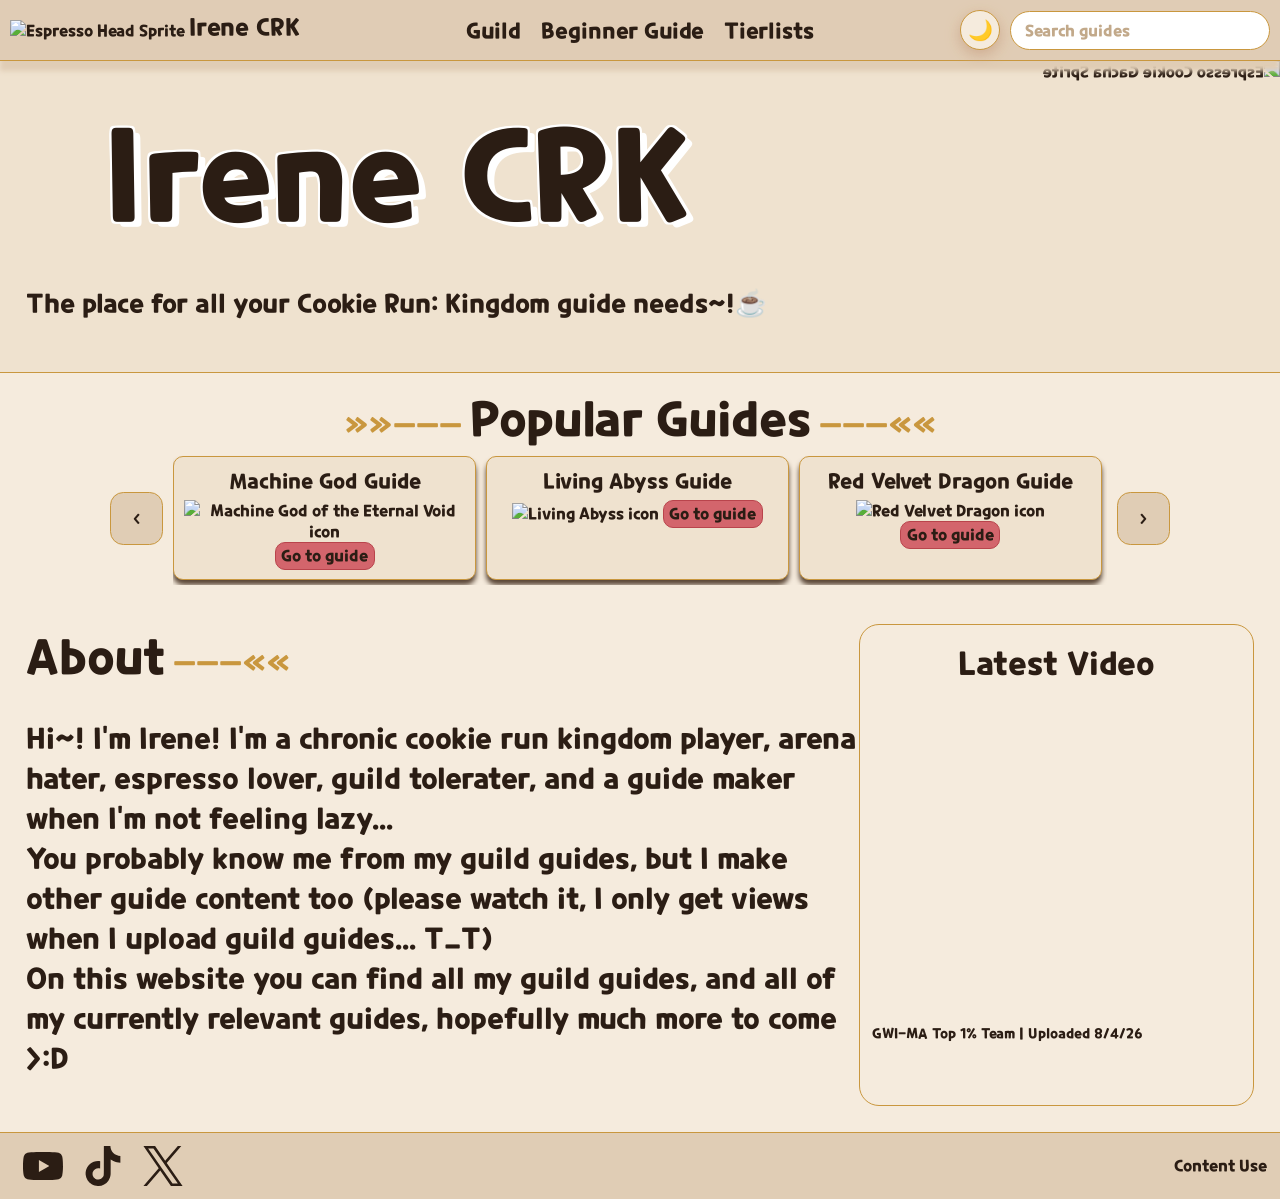
==== index.html @ 571407e5 "1.0" ====
<!-- HOME / LANDING PAGE -->
<!doctype html>
<html lang="en">

<head>
    <meta charset="UTF-8">
    <meta name="viewport" content="width=device-width, initial-scale=1.0">

    <meta name="description"
        content="Irene CRK! A website containing the best guides for Cookie Run Kingdom! Including Guild Battle, Beginner Guides, Tierlists, and more!">
    <meta name="twitter:card" content="summary_large_image">
    <meta name="twitter:site" content="@irene_crk">
    <meta name="twitter:creator" content="@irene_crk">
    <meta name="twitter:title" content="Irene CRK — Cookie Run Kingdom Guides">
    <meta name="twitter:description"
        content="Irene CRK! The best Cookie Run: Kingdom guides | guild, tierlists, and more.">
    <meta name="twitter:image" content="/assets/imgs/espresso-img.jpg">

    <meta property="og:type" content="website">
    <meta property="og:title" content="Irene CRK - Cookie Run Kingdom Guides!">
    <meta property="og:description"
        content="Irene CRK! The best Cookie Run: Kingdom guides | guild, tierlists, and more.">
    <meta property="og:image" content="/assets/imgs/espresso-img.jpg">
    <meta property="og:url" content="https://www.irenecrk.com/">
    <link rel="canonical" href="https://www.irenecrk.com/">

    <!-- imports -->
    <link rel="stylesheet" href="css/style.css">
    <link rel="shortcut icon"
        href="https://static.wikia.nocookie.net/cookierunkingdom/images/3/3c/Espresso_mc_lv3.png/revision/latest?cb=20220707162522"
        type="image/png">
    <script src="/js/navInjection.js" defer></script>
    <script src="/js/footerInjection.js" defer></script>
    <script src="/js/navCarousel.js" defer></script>

    <title>Home | Irene CRK☕</title>
</head>

<body>
    <nav class="main-nav" id="navInjection">
        <!-- injected nav bar -->
        <p>Nav is loading</p>
    </nav>
    <header class="hero">
        <!-- hero section -->
        <div class="title-container">
            <h1>Irene CRK</h1>
            <p>The place for all your Cookie Run: Kingdom guide needs~!☕</p>
        </div>
        <img src="https://static.wikia.nocookie.net/cookierunkingdom/images/a/a6/Espresso_illustration.png/revision/latest/scale-to-width-down/1000?cb=20211105095012"
            alt="Espresso Cookie Gacha Sprite" class="hero-sprite flip-image">
    </header>
    <main>
        <!-- main content -->
        <section class="popular-guides">
            <!-- carousel with popular guides -->
            <h2 class="text-deco-left text-deco-right">Popular Guides</h2>
            <div class="carousel" data-carousel-key="popular-guides">
                <button class="carousel-arrow carousel-prev">&lt;</button>
                <div class="carousel-viewport">
                    <div class="carousel-track"></div>
                </div>
                <button class="carousel-arrow carousel-next">&gt;</button>
            </div>
        </section>
        <section class="about">
            <!-- about and latest video section -->
            <div class="about-text">
                <h2 class="text-deco-right">About</h2>
                <p>
                    Hi~! I'm Irene! I'm a chronic cookie run kingdom player, arena hater, espresso lover, guild
                    tolerater, and a guide maker when I'm not feeling lazy... <br>
                    You probably know me from my guild guides, but I make other guide content too (please watch it, I
                    only get views when I upload guild guides... T_T) <br>
                    On this website you can find all my guild guides, and all of my currently relevant guides, hopefully
                    much more to come >:D
                </p>
            </div>
            <aside class="latest-video">
                <h3>Latest Video</h3>
                <div class="video-frame">
                    <iframe width="560" height="315" src="https://www.youtube.com/embed/s_OFcTXotek?si=vVxMMR-ZS4K6Tc9N"
                        title="YouTube video player" frameborder="0"
                        allow="accelerometer; autoplay; clipboard-write; encrypted-media; gyroscope; picture-in-picture; web-share"
                        referrerpolicy="strict-origin-when-cross-origin" allowfullscreen></iframe>
                </div>
                <p class="video-subtext">GWI-MA Top 1% Team | Uploaded 8/4/26</p>
            </aside>
        </section>
    </main>
    <footer id="footerInjection">
        <!--injected footer -->
        <p>Footer is loading</p>
    </footer>
</body>

</html>
---- css/style.css ----
/* all main css styles here */
@font-face {
    font-family: 'CookieRun Bold';
    src: url(/assets/CookieRun\ Bold.ttf);
}

/* colour palettes
root - light
dark - dark */

:root {
    --nav-main: #E0CDB5;
    --hero-main: #EFE2CF;
    --section-main: #F5EBDD;
    --text: #2B1D14;
    --text-outline: #ffffff;
    --hover: #d3656c;
    --hover-2: #b9444c;
    --divider: #C9973E;
    --shadow: #5A4636;
    --subtle-shadow: #ceab8f;
    --search-main: #FFFFFF;
    --drop-down-sub: #6B4423;
    --greyed-out: #C2A98A;
}

.darkmode {
    --nav-main: #241A14;
    --hero-main: #2E2119;
    --section-main: #3A2A20;
    --text: #F5E6D3;
    --text-outline: #000000;
    --hover: #CC6284;
    --hover-2: #b44065;
    --divider: #D6A85F;
    --shadow: #1A1410;
    --subtle-shadow: #110d0a;
    --search-main: #000000;
    --drop-down-sub: #C9B39A;
    --greyed-out: #8A7763;
}

html,
body {
    min-height: 100%;
}

body {
    margin: 0;
    background-color: var(--nav-main);
    color: var(--text);
    font-family: 'CookieRun Bold';
    min-height: 100vh;
    display: flex;
    flex-direction: column;
}

main {
    flex: 1;
    background-color: var(--section-main);
}

h3 {
    font-size: clamp(2em, 5vw, 8em);
    text-align: center;
    margin: 0;
    padding: 0;
}

/* navbar styles */

.main-nav {
    top: 0;
    position: sticky;
    z-index: 100;
    padding: 10px;
    display: flex;
    background-color: color-mix(in srgb, var(--nav-main) 90%, transparent);
    color: var(--text);
    box-shadow: 0 10px 5px var(--nav-main);
    border-bottom: 1px solid var(--divider);
}

.logo-img {
    height: 2em;
    vertical-align: middle;
}

.logo a {
    font-size: 1.5em;
    text-decoration: none;
    color: var(--text);
}

.logo a:hover {
    color: var(--hover);
}

.nav-links {
    display: flex;
    list-style: none;
    padding: 0;
    margin: 0;
    position: absolute;
    left: 50%;
    transform: translateX(-50%);
}

.nav-links a {
    text-decoration: none;
    color: var(--text);
    padding: 5px 10px;
    display: block;
    text-wrap: nowrap;
    font-size: 1.4em;
}

.nav-links a:hover {
    color: var(--hover);
}

.submenu {
    display: none;
    position: absolute;
    background-color: var(--nav-main);
    list-style: none;
    padding: 0;
    font-size: 0.8em;
    box-shadow: 0 10px 5px var(--nav-main);
    border: 1px solid var(--divider);
    border-top: 0;
}

.nav-links li:hover .submenu {
    display: block;
}

.nav-right {
    display: flex;
    margin-left: auto;
    gap: 10px;
}

.search-container {
    position: relative;
    display: flex;
    align-items: center;
}

.search-icon-button {
    display: none;
    background: none;
    border: none;
    font-size: 1.4em;
    cursor: pointer;
    padding: 4px 6px;
    line-height: 1;
}

.search {
    width: min(260px, 35vw);
    border: 1px solid var(--divider);
    background-color: var(--search-main);
    color: var(--text);
    border-radius: 999px;
    padding: 8px 14px;
    font-family: inherit;
    font-size: 1em;
}

.search::placeholder {
    color: var(--greyed-out);
}

.search:focus {
    outline: 2px solid var(--hover);
    outline-offset: 2px;
}

.search-results {
    display: none;
    position: absolute;
    top: calc(100% + 6px);
    right: 0;
    width: min(340px, 72vw);
    max-height: 300px;
    overflow-y: auto;
    border: 1px solid var(--divider);
    border-radius: 12px;
    background-color: var(--nav-main);
    box-shadow: 0 10px 18px rgba(0, 0, 0, 0.2);
    z-index: 25;
}

.search-results.visible {
    display: block;
}

.search-result-item {
    display: flex;
    flex-direction: column;
    gap: 4px;
    padding: 10px 12px;
    text-decoration: none;
    color: var(--text);
    border-bottom: 1px solid var(--divider);
}

.search-result-item:last-child {
    border-bottom: none;
}

.search-result-item:hover {
    background-color: var(--hero-main);
}

.search-result-title {
    font-size: 1em;
}

.search-result-meta {
    color: var(--greyed-out);
    font-size: 0.82em;
}

.search-empty {
    margin: 0;
    padding: 10px 12px;
    color: var(--greyed-out);
}

.burger {
    display: none;
    flex-direction: column;
    cursor: pointer;
}

.burger span {
    width: 25px;
    height: 2.5px;
    background: var(--text);
    margin: 3px 0;
}

.theme-button {
    position: relative;
    width: 40px;
    height: 40px;
    border-radius: 50%;
    background-color: var(--section-main);
    border: 1px solid var(--divider);
    box-shadow: var(--subtle-shadow) 0px 5px 15px;
}

.theme-button:hover {
    background-color: var(--hover);
}

.sun-icon,
.moon-icon {
    position: absolute;
    inset: 0;
    display: grid;
    place-items: center;
    font-size: 1.5em;
    cursor: pointer;
}

.sun-icon {
    display: none;
}

.darkmode .moon-icon {
    display: none;
}

.darkmode .sun-icon {
    display: grid;
}

/* hero styles */

.hero {
    display: flex;
    background-color: var(--hero-main);
    border-bottom: 1px solid var(--divider);
}

.title-container {
    display: flex;
    flex-direction: column;
    align-items: center;
    justify-content: center;
    padding: 2%;
}

.hero h1 {
    font-size: 10vw;
    color: var(--text);
    text-shadow: 7px 5px 0px var(--text-outline), 2px 2px 0 var(--text-outline), 2px -2px 0 var(--text-outline), -2px 2px 0 var(--text-outline), -2px -2px 0 var(--text-outline), 2px 0px 0 var(--text-outline), 0px 2px 0 var(--text-outline), -2px 0px 0 var(--text-outline), 0px -2px 0 var(--text-outline);
    margin: 0;
    text-align: center;
}

.hero p {
    font-size: 2vw;
    text-align: center;
}

.hero-sprite {
    width: 35%;
    height: auto;
    object-fit: contain;
    margin-left: auto;
}

/* section styles */

section {
    background-color: var(--section-main);
    margin: 0;
    padding: 0;
}

h2 {
    padding: 0;
    margin: 0;
}

/* popular guides styles */

.popular-guides {
    padding: 1%;
}

.popular-guides h2 {
    text-align: center;
    font-size: clamp(1.5rem, 5vw, 3rem);
    text-wrap: nowrap;
}

/* carousel styles */

.carousel {
    max-width: 1080px;
    display: grid;
    grid-template-columns: auto 1fr auto;
    align-items: center;
    margin: 0 auto;
}

.carousel-track {
    display: flex;
    gap: 10px;
    padding: 5px 0;
    overflow-x: auto;
    scroll-behavior: smooth;
    scrollbar-width: none;
}

.carousel-card {
    flex: 0 0 calc((100% - 25px) / 3);
    box-sizing: border-box;
    border: 1px solid var(--divider);
    background-color: var(--hero-main);
    border-radius: 10px;
    margin: 0;
    padding: 1%;
    box-shadow: 0 5px 5px var(--shadow);
    text-align: center;
}

.carousel-viewport {
    overflow: hidden;
}

.carousel-card h3 {
    margin: 0 0 5px;
    font-size: 1.3em;
}

.carousel-card img {
    width: 100%;
    height: 180px;
    object-fit: contain;
}

.carousel-button {
    display: inline-block;
    padding: 1% 2%;
    background-color: var(--hover);
    border: 1px solid var(--hover-2);
    border-radius: 10px;
    text-decoration: none;
    color: var(--text);
}

.carousel-button:hover {
    background-color: var(--hover-2);
}

.carousel-arrow {
    width: 4em;
    height: 4em;
    background-color: var(--nav-main);
    border: 1px solid var(--divider);
    border-radius: 25%;
    color: var(--text);
    font-family: 'CookieRun Bold';
    cursor: pointer;
    margin: 10px;
}

/* about section styles */

.about {
    display: flex;
    flex-direction: row;
    padding: 2%;
}

.about h2 {
    font-size: clamp(2rem, 5vw, 3rem);
    text-align: left;
}

.about p {
    font-size: clamp(1.2rem, 5vw, 1.8rem);
}

.latest-video {
    margin-left: auto;
    border: 1px solid var(--divider);
    border-radius: 20px;
    padding: 12px;
    width: min(100%, 900px);
}

.video-frame {
    width: 100%;
}

.video-frame iframe {
    width: 100%;
    aspect-ratio: 16 / 9;
}

.about .video-subtext {
    font-size: 0.9em;
}

.latest-video h3 {
    font-size: 2em;
    margin: 0;
    padding: 1%;
}

/* content use styles */

.content-disclaimer {
    background-color: var(--section-main);
    padding: 1%;
    margin: 0;
    color: var(--text);
}

.content-disclaimer h1 {
    padding: 0;
    margin: 0;
}

.content-disclaimer a {
    color: var(--hover);
    text-decoration: none;
}

.content-disclaimer a:hover {
    color: var(--hover-2);
}

/* footer styles */

footer {
    display: flex;
    background-color: var(--nav-main);
    padding: 1%;
    flex-direction: row;
    align-items: center;
    border-top: 1px solid var(--divider);
}

footer a {
    color: var(--text);
    text-decoration: none;
}

footer a svg {
    width: 2.5em;
    height: 2.5em;
    display: block;
    padding: 0 10px 0 10px;
    fill: currentColor;
}

footer a:hover {
    color: var(--hover);
    scale: calc(1.2);
}

footer a:last-child {
    margin-left: auto;
}

/* calculator styles */



/* cookie builds */
.build-container {
    margin-top: 15px;
    display: flex;
    align-items: center;
    gap: 10px;
    justify-content: center;
}

.cookies {
    display: flex;
    gap: 5px;
}

.cookies img {
    width: clamp(40px, 15vw, 200px);
}

.treasures {
    display: grid;
    grid-template-columns: repeat(2, auto);
}

.treasures img {
    width: clamp(30px, 7vw, 100px);
}

.treasures img:first-child {
    grid-column: 1 / -1;
    justify-self: center;
    margin-bottom: clamp(-25px, -1.3vw, -5px)
}

.cookie-build {
    display: grid;
    grid-template-columns: auto repeat(2, 1fr) 1fr;
    grid-template-rows: 1fr auto 0.5fr;
    align-items: center;
    padding: 2%;
}

.cookie-build h3 {
    font-size: clamp(1.5em, 6vw, 5em);
    margin: 0;
    padding: 0;
    padding-left: 1%;
    text-align: left;
    grid-area: 1 / 1 / 2 / 5;
}

.cookie-build p {
    font-size: 1.5em;
}

.cookie-build .cookie-sprite {
    grid-area: 2 / 1 / 4 / 2;
    width: 28vw;
}

.cookie-build .tart {
    margin: 0 auto;
    display: block;
    width: 80%;
    height: auto;
    position: relative;
    z-index: 0;
}

.tart-container {
    position: relative;
    grid-area: 2 / 2 / 3 / 3;
}

.topping {
    position: absolute;
    width: 25%;
    transform: translate(-50%, -50%);
    z-index: 1;
}

.topping-1 {
    left: 50%;
    top: 27%;
}

.topping-2 {
    left: 55.5%;
    top: 21%;
    transform: rotate(72deg);
}

.topping-3 {
    left: 48%;
    top: 46%;
    transform: rotate(145deg);
}

.topping-4 {
    left: 26.5%;
    top: 46%;
    transform: rotate(-145deg);
}

.topping-5 {
    left: 19%;
    top: 21%;
    transform: rotate(-72deg);
}

.cookie-build .beascuit-container {
    grid-area: 2 / 3 / 3 / 4;
    width: 100%;
    position: relative;
}

.cookie-build .beascuit {
    width: 100%;
    height: auto;
    display: block;
}

.cookie-build .beascuit-text {
    position: absolute;
    inset: 40% 18% 35% 18%;
    display: grid;
    grid-template-rows: repeat(4, 1fr);
    align-items: center;
    text-align: center;
    font-size: 1.6vw;
    text-shadow: -1px -1px 0 var(--text-outline), 1px -1px 0 var(--text-outline), -1px 1px 0 var(--text-outline), 1px 1px 0 var(--text-outline);
    line-height: 1;
}

.cookie-build .stats {
    text-align: center;
    font-size: clamp(1em, 2vw, 3em);
}

.title {
    font-size: 1.2em;
}

.cookie-build .stats-priority {
    grid-area: 3 / 2 / 4 / 5;
    font-size: clamp(1em, 2vw, 3em);
}

.cookie-build .magic-candy {
    grid-area: 3 / 4 / 4 / 5;
    display: flex;
    align-items: center;
    gap: 5px;
    text-align: left;
}

.cookie-build .magic-candy img {
    width: clamp(50px, 5vw, 100px);
    display: block;
    padding: 0 2%;
}

.cookie-build .magic-candy p {
    font-size: clamp(1em, 2vw, 3em);
    margin: 0;
}

.stats-grid {
    display: grid;
    grid-template-columns: repeat(3, 1fr);
    padding: 2%;
    gap: 5px;
}

.stats-image {
    margin: 0;
    cursor: pointer;
    overflow: hidden;
    text-align: center;
    position: relative;
}

.stats-image img {
    width: 100%;
    aspect-ratio: 16 / 9;
    object-fit: cover;
    display: block;
}

.stats-image figcaption {
    position: absolute;
    bottom: 0;
    left: 0;
    right: 0;
    padding: 1%;
    font-size: 0.9em;
    background-color: color-mix(in srgb, var(--nav-main) 80%, transparent);
}

.popup {
    display: none;
    position: fixed;
    inset: 0;
    background-color: color-mix(in srgb, var(--nav-main) 90%, transparent);
    z-index: 999;
    align-items: center;
    justify-content: center;
}

.popup.active {
    display: flex;
}

.popup figure {
    text-align: center;
    max-width: 90vw;
    max-height: 90vw;
    margin: 0;
}

.popup img {
    max-width: 90vw;
    max-height: 80vh;
    object-fit: contain;
    border-radius: 15px;
    border: 1.5px solid var(--divider);
    box-shadow: var(--subtle-shadow) 0px 5px 15px;

}

.popup figcaption {
    color: var(--text);
    padding: 10px;
}

.popup-close {
    position: absolute;
    top: 20px;
    right: 30px;
    font-size: 2em;
    color: var(--text);
    cursor: pointer;
}

.my-videos {
    margin: 0 10%;
    display: flex;
    flex-direction: row;
    gap: 10px;
}

.my-videos .video {
    height: auto;
    width: 30vw;
}

.timings {
    padding: 0 5%;
    font-size: 1.5em;
}

.timing-row {
    display: flex;
    align-items: center;
    flex-wrap: wrap;
    gap: 5px;
    margin: 4px 0;
}

.timing-icon {
    width: 2em;
    height: auto;
    vertical-align: middle;
}

/* beginner guide */
.beginner-guide h3 {
    text-align: left;
}

/* table */

.build-table {
    padding: 0 5%;
    max-width: 1500px;
    margin: 0 auto;
}

.table-wrapper {
    border: 1px solid var(--divider);
    border-radius: 15px;
    background-color: var(--hero-main);
    box-shadow: 0 5px 10px var(--subtle-shadow);
    overflow-x: auto;
}

.build-table table {
    width: 100%;
    font-size: clamp(0.9em, 1.5vw, 1.2em);
    border-collapse: collapse;
}

.build-table thead th {
    background-color: color-mix(in srgb, var(--nav-main) 90%, transparent);
    padding: 10px;
    border-bottom: 2px solid var(--divider);
    text-align: left;
}

.build-table tbody td {
    padding: 10px;
    border-bottom: 1px solid color-mix(in srgb, var(--divider) 45%, transparent);
}

.build-table tbody tr:nth-child(even) {
    background-color: color-mix(in srgb, var(--section-main) 70%, transparent);
}

.build-table tbody tr:hover {
    background-color: color-mix(in srgb, var(--hover) 20%, var(--section-main));
}

/* misc styles */

.mgod h1 {
    font-size: 6vw;
}

.mgod img {
    width: 40%;
}

.la h1 {
    font-size: 7vw;
}

.la img {
    width: 35%;
}

.striked {
    text-decoration: line-through;
}

.smaller {
    font-size: 0.6em;
}

.flip-image {
    transform: scaleX(-1);
}

.text-deco-left::before {
    content: "»»——— ";
    font-size: clamp(0.6em, 2vw, 0.8em);
    color: var(--divider);
}

.text-deco-right::after {
    content: " ———««";
    font-size: clamp(0.6em, 2vw, 0.8em);
    color: var(--divider);
}

.section-divider {
    width: 60%;
    border: none;
    border-bottom: 2px solid color-mix(in srgb, var(--nav-main) 50%, transparent);
    margin: 20px auto;
}

[data-tier-list-id] {
    width: min(1500px, 95%);
    margin: 10px auto;
}

.tierlist-block {
    border: 1px solid var(--divider);
    border-radius: 12px;
    background: var(--hero-main);
    overflow: hidden;
}

.tierlist-summary {
    list-style: none;
    cursor: pointer;
    user-select: none;
    margin: 0;
    padding: 15px;
    text-align: center;
    font-size: clamp(1.2em, 2.5vw, 2.5em);
    border-bottom: 1px solid var(--divider);
    position: relative;
}

.tierlist-summary::-webkit-details-marker {
    display: none;
}


.tierlist-summary::after {
    content: "▾";
    position: absolute;
    right: 16px;
    top: 50%;
    transform: translateY(-50%);
    transition: transform 0.2s ease;
}

.tierlist-block:not([open]) .tierlist-summary::after {
    transform: translateY(-50%) rotate(-90deg);
}

.tierlist-content {
    display: block;
}

.tierlist-block h2 {
    margin: 0;
    padding: 15px;
    text-align: center;
    border-bottom: 1px solid var(--divider);
    font-size: clamp(1.2em, 2.5vw, 2.5em);
}

.tier-row {
    display: grid;
    grid-template-columns: 60px 1fr;
    gap: 10px;
    border-bottom: 1px solid var(--divider);
}

.tier-row:last-child {
    border-bottom: none;
}

.tier-row:nth-child(odd) {
    background-color: color-mix(in srgb, var(--hero-main) 50%, transparent);
}

.tier-row:hover {
    background-color: color-mix(in srgb, var(--hover) 20%, var(--section-main));
}

.tier-label {
    margin: 0;
    display: grid;
    place-items: center;
    font-size: 4em;
    border-right: 1px solid var(--divider);
}

.tier-cookies {
    display: flex;
    flex-wrap: wrap;
    gap: 5px;
    padding: 1%;
}

.tier-cookie {
    width: 100px;
    height: auto;
}

.tier-cookie:hover {
    transform: scale(1.05);
    border: 1px solid var(--divider);
    border-radius: 15px;
}

.tier-S .tier-label {
    background: color-mix(in srgb, #ff5050 50%, transparent);
}

.tier-A .tier-label {
    background: color-mix(in srgb, #ffa550 50%, transparent);
}


.tier-B .tier-label {
    background: color-mix(in srgb, #fcff66 50%, transparent);
}


.tier-C .tier-label {
    background: color-mix(in srgb, #99ff71 50%, transparent);
}

.tier-D .tier-label {
    background: color-mix(in srgb, #71eaff 50%, transparent);
}

.tier-E .tier-label {
    background: color-mix(in srgb, #a371ff 50%, transparent);
}

.tier-F .tier-label {
    background: color-mix(in srgb, #ff71ec 50%, transparent);
}


/* media specific styles */
@media (max-width: 1050px) {
    .main-nav {
        background-color: var(--nav-main);
        align-items: center;
    }

    .nav-links {
        top: 60px;
        display: none;
        width: 100%;
        flex-direction: column;
        background-color: var(--nav-main);
        font-size: 1.1em;
        text-align: center;
    }

    .burger {
        display: flex;
        justify-content: center;
        align-items: center;
        height: 40px;
    }

    .nav-links.active {
        display: flex;
    }

    .nav-links li:first-child {
        border-top: 1px solid var(--divider);
    }

    .submenu {
        border: none;
        display: block;
        position: static;
    }

    .submenu li:last-child {
        border-bottom: 1px solid var(--divider);
    }

    .search {
        max-width: 150px;
        font-size: 0.7em;
        padding: 10px;
    }

    .about {
        flex-direction: column;
        align-items: stretch;
    }

    .about-text {
        width: 100%;
    }

    .latest-video {
        width: 95%;
        margin-inline: auto;
    }

    .search-icon-button {
        display: block;
        width: 40px;
        height: 40px;
        border-radius: 50%;
        background-color: var(--section-main);
        border: 1px solid var(--divider);
        box-shadow: var(--subtle-shadow) 0px 5px 15px;
    }

    .search {
        width: 0;
        padding: 0;
        border-color: transparent;
        opacity: 0;
        pointer-events: none;
        transition: width 0.25s ease, opacity 0.2s ease, padding 0.25s ease;
        font-size: 0.9em;
    }

    .search-container.search-open .search-icon-button {
        display: none;
    }

    .search-container.search-open .search {
        width: min(220px, 55vw);
        padding: 7px 10px;
        border-color: var(--divider);
        opacity: 1;
        pointer-events: auto;
    }

    .search-results {
        right: 0;
        width: min(300px, 86vw);
    }

    .my-videos {
        flex-direction: column;
    }

}

@media (max-width: 750px) {
    .carousel {
        max-width: 400px;
    }

    .carousel-card {
        flex-basis: 100%;
    }
}

@media (max-width: 900px) {
    .cookie-build {
        grid-template-columns: 1fr 1fr;
        grid-template-rows: auto auto auto auto;
    }

    h3 {
        font-size: clamp(1.5em, 8vw, 6em);
    }

    .cookie-build h3 {
        grid-area: 1 / 1 / 2 / 3;
        text-align: center;
    }

    .cookie-build .cookie-sprite {
        grid-area: 2 / 1 / 3 / 2;
        width: 100%;
    }

    .cookie-build .stats {
        grid-area: 2 / 2 / 3 / 3;
        font-size: clamp(1.5em, 4vw, 4em);
    }

    .tart-container {
        grid-area: 3 / 1 / 4 / 2;
    }

    .cookie-build .beascuit-container {
        grid-area: 3 / 2 / 4 / 3;
    }

    .cookie-build .stats-priority {
        grid-area: 4 / 1 / 5 / 3;
        font-size: clamp(1.5em, 4vw, 3em);
        text-align: center;
    }

    .cookie-build .beascuit-text {
        font-size: 4vw;
    }

    .cookie-build .magic-candy {
        grid-area: 5 / 1 / 6 / 3;
        align-self: center;
        font-size: clamp(1.5em, 4vw, 3em);
    }
}
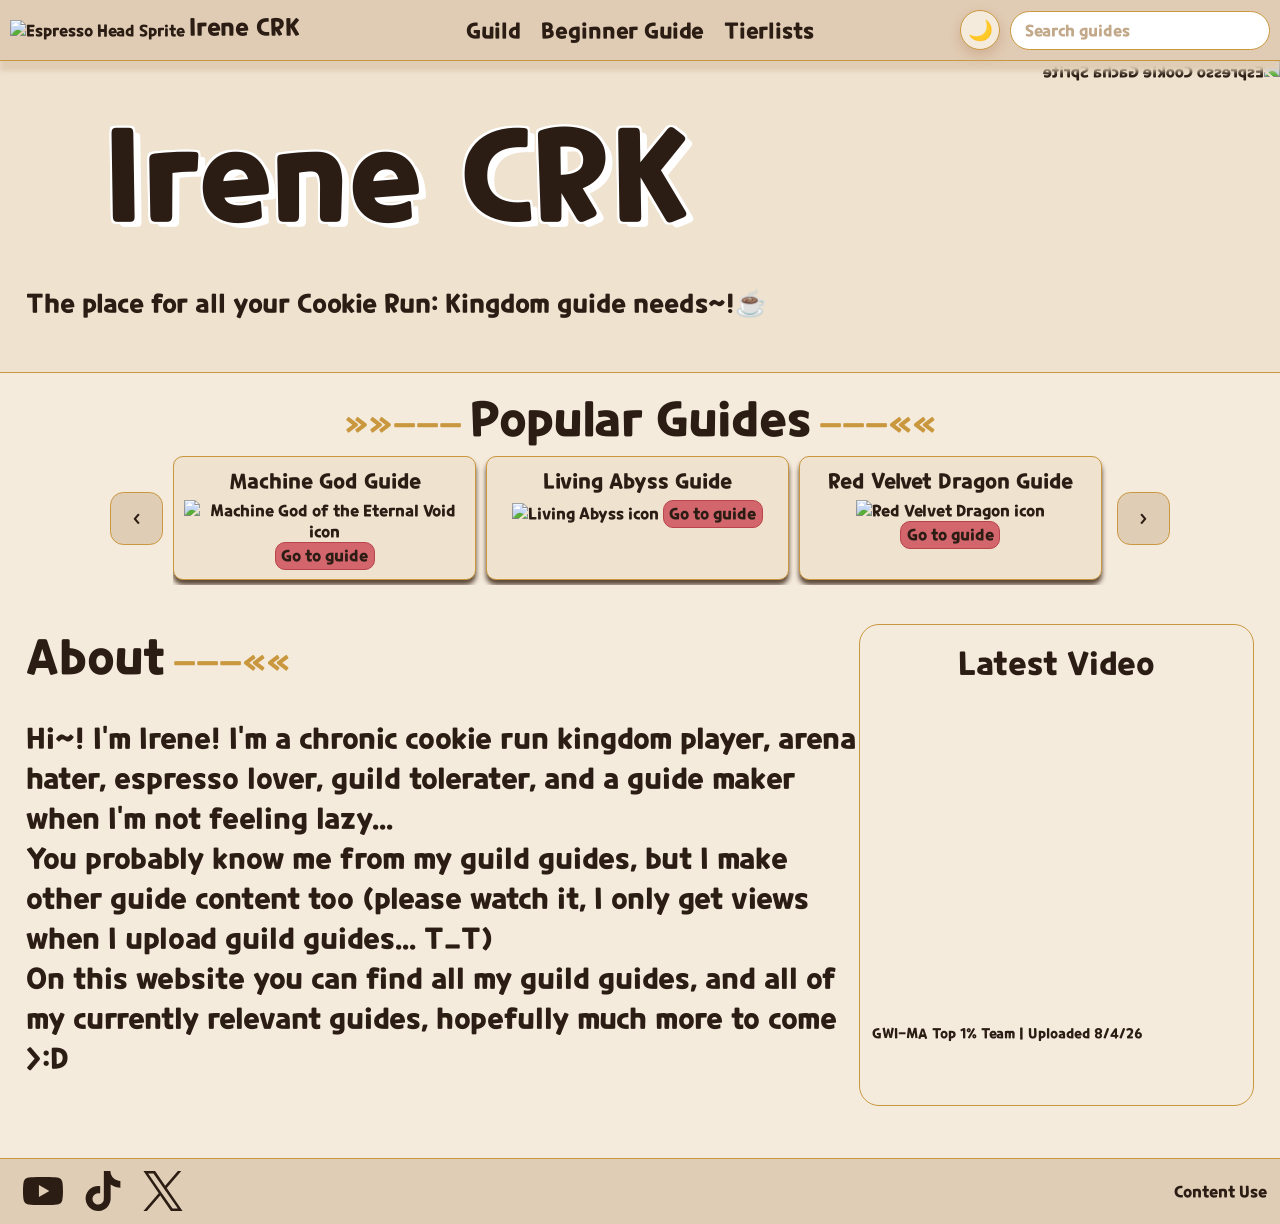
==== commit 85f8a08f: "1.2" ====
--- a/index.html
+++ b/index.html
@@ -25,7 +25,7 @@
     <link rel="canonical" href="https://www.irenecrk.com/">
 
     <!-- imports -->
-    <link rel="stylesheet" href="css/style.css">
+    <link rel="stylesheet" href="/css/style.css">
     <link rel="shortcut icon"
         href="https://static.wikia.nocookie.net/cookierunkingdom/images/3/3c/Espresso_mc_lv3.png/revision/latest?cb=20220707162522"
         type="image/png">
--- a/css/style.css
+++ b/css/style.css
@@ -40,6 +40,10 @@
     --greyed-out: #8A7763;
 }
 
+[id] {
+    scroll-margin-top: 80px;
+}
+
 html,
 body {
     min-height: 100%;
@@ -58,6 +62,7 @@
 main {
     flex: 1;
     background-color: var(--section-main);
+    padding-bottom: 2%;
 }
 
 h3 {
@@ -848,6 +853,7 @@
 
 .la h1 {
     font-size: 7vw;
+    text-wrap: nowrap;
 }
 
 .la img {
@@ -864,18 +870,28 @@
 
 .flip-image {
     transform: scaleX(-1);
+}
+
+.shadow-outline {
+    text-shadow: 7px 5px 0px var(--text-outline), 2px 2px 0 var(--text-outline), 2px -2px 0 var(--text-outline), -2px 2px 0 var(--text-outline), -2px -2px 0 var(--text-outline), 2px 0px 0 var(--text-outline), 0px 2px 0 var(--text-outline), -2px 0px 0 var(--text-outline), 0px -2px 0 var(--text-outline);
+}
+
+.outline {
+    text-shadow: -1px -1px 0 var(--text-outline), 1px -1px 0 var(--text-outline), -1px 1px 0 var(--text-outline), 1px 1px 0 var(--text-outline);
 }
 
 .text-deco-left::before {
     content: "»»——— ";
     font-size: clamp(0.6em, 2vw, 0.8em);
     color: var(--divider);
+    text-shadow: none;
 }
 
 .text-deco-right::after {
     content: " ———««";
     font-size: clamp(0.6em, 2vw, 0.8em);
     color: var(--divider);
+    text-shadow: none;
 }
 
 .section-divider {
@@ -971,10 +987,11 @@
     flex-wrap: wrap;
     gap: 5px;
     padding: 1%;
+    align-items: flex-start;
 }
 
 .tier-cookie {
-    width: 100px;
+    width: clamp(70px, 10vw, 150px);
     height: auto;
 }
 
@@ -1012,6 +1029,84 @@
 
 .tier-F .tier-label {
     background: color-mix(in srgb, #ff71ec 50%, transparent);
+}
+
+.error-404 {
+    text-align: center;
+    font-size: 2vw;
+    padding: 3%;
+}
+
+.error-404 h2 a {
+    text-decoration: none;
+    color: var(--hover);
+}
+
+.error-404 h2 a:hover {
+    color: var(--hover-2);
+}
+
+/* beginner guide */
+
+.beginner-guide h2 {
+    font-size: 4em;
+    padding: 0 1.5rem;
+}
+
+.beginner-guide h3 {
+    font-size: 3.2em;
+    padding: 0 1.5rem;
+}
+
+.beginner-guide p {
+    font-size: 1.5em;
+    padding: 0 1.5rem;
+    margin: 0;
+}
+
+.beginner-guide .column-wrapper {
+    display: flex;
+    flex-direction: column;
+}
+
+.beginner-guide .row-wrapper {
+    display: flex;
+    flex-direction: row;
+}
+
+.beginner-guide .wrapper p {
+    flex: 1 1 60%;
+}
+
+.beginner-guide img {
+    width: auto;
+    max-width: 700px;
+    height: auto;
+    object-fit: contain;
+    margin: 10px 1rem;
+    border: 2px solid var(--divider);
+    border-radius: 10px;
+    align-self: flex-start;
+}
+
+.beginner-guide .video {
+    object-fit: contain;
+    width: 100%;
+    max-width: 700px;
+    border-radius: 10px;
+    border: 2px solid var(--divider);
+    aspect-ratio: 16 / 9;
+    margin: 10px 1rem;
+    align-self: flex-start;
+}
+
+.beginner-guide p a {
+    color: var(--text);
+    text-decoration: underline dotted;
+}
+
+.beginner-guide p a:hover {
+    color: var(--hover);
 }
 
 
@@ -1118,6 +1213,36 @@
         flex-direction: column;
     }
 
+    .stats-grid {
+        display: grid;
+        grid-template-columns: repeat(2, 1fr);
+        padding: 2%;
+        gap: 5px;
+    }
+
+    .beginner-guide .row-wrapper {
+        flex-direction: column;
+    }
+
+    .beginner-guide img,
+    .beginner-guide .video {
+        max-width: 95%;
+        align-self: center;
+    }
+
+    .beginner-guide h2 {
+        font-size: clamp(1.9rem, 6.5vw, 2rem);
+        text-wrap: nowrap;
+    }
+
+    .beginner-guide h3 {
+        font-size: clamp(1.7rem, 5.5vw, 2rem);
+    }
+
+    .beginner-guide p {
+        font-size: clamp(1rem, 4vw, 1.4rem);
+    }
+
 }
 
 @media (max-width: 750px) {
@@ -1127,6 +1252,13 @@
 
     .carousel-card {
         flex-basis: 100%;
+    }
+
+    .stats-grid {
+        display: grid;
+        grid-template-columns: repeat(1, 1fr);
+        padding: 2%;
+        gap: 5px;
     }
 }
 
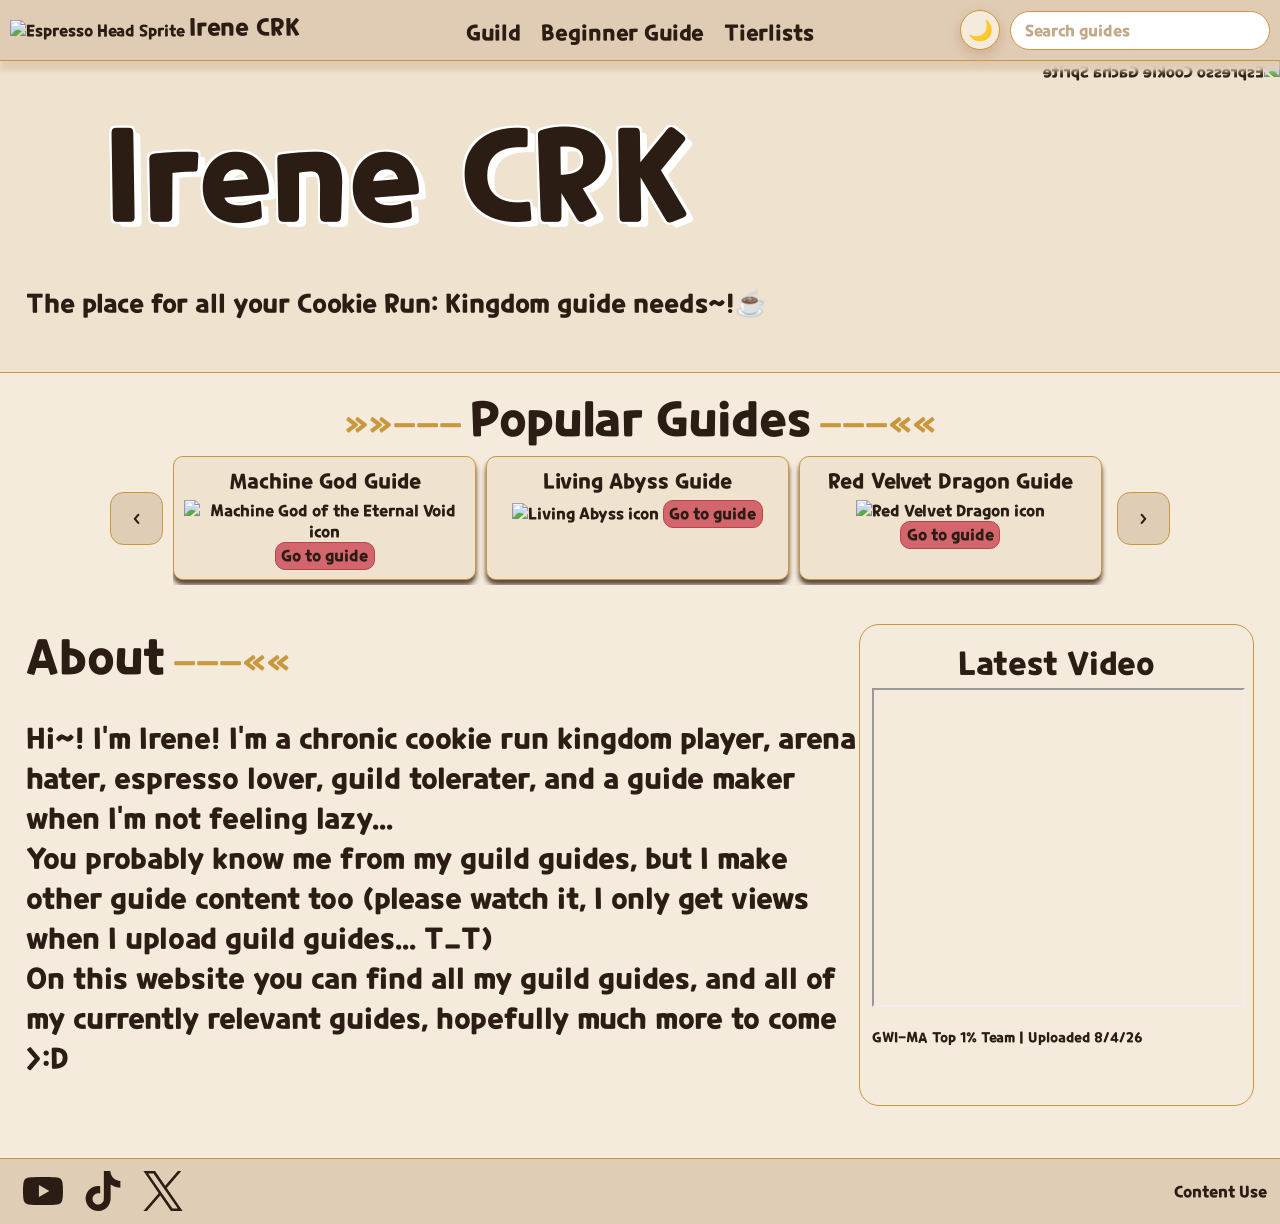
==== commit 6aeab9e1: "1.4" ====
--- a/index.html
+++ b/index.html
@@ -80,7 +80,7 @@
                 <h3>Latest Video</h3>
                 <div class="video-frame">
                     <iframe width="560" height="315" src="https://www.youtube.com/embed/s_OFcTXotek?si=vVxMMR-ZS4K6Tc9N"
-                        title="YouTube video player" frameborder="0"
+                        title="YouTube video player"
                         allow="accelerometer; autoplay; clipboard-write; encrypted-media; gyroscope; picture-in-picture; web-share"
                         referrerpolicy="strict-origin-when-cross-origin" allowfullscreen></iframe>
                 </div>
--- a/css/style.css
+++ b/css/style.css
@@ -7,7 +7,6 @@
 /* colour palettes
 root - light
 dark - dark */
-
 :root {
     --nav-main: #E0CDB5;
     --hero-main: #EFE2CF;
@@ -63,6 +62,12 @@
     flex: 1;
     background-color: var(--section-main);
     padding-bottom: 2%;
+
+}
+
+section {
+    max-width: 100%;
+    margin: auto;
 }
 
 h3 {
@@ -114,11 +119,12 @@
 .nav-links a {
     text-decoration: none;
     color: var(--text);
-    padding: 5px 10px;
+    padding: 7px 10px 12px 10px;
     display: block;
     text-wrap: nowrap;
     font-size: 1.4em;
 }
+
 
 .nav-links a:hover {
     color: var(--hover);
@@ -185,7 +191,7 @@
 .search-results {
     display: none;
     position: absolute;
-    top: calc(100% + 6px);
+    top: 100%;
     right: 0;
     width: min(340px, 72vw);
     max-height: 300px;
@@ -193,8 +199,8 @@
     border: 1px solid var(--divider);
     border-radius: 12px;
     background-color: var(--nav-main);
-    box-shadow: 0 10px 18px rgba(0, 0, 0, 0.2);
-    z-index: 25;
+    box-shadow: 0 10px 18px var(--shadow);
+    z-index: 10;
 }
 
 .search-results.visible {
@@ -204,7 +210,6 @@
 .search-result-item {
     display: flex;
     flex-direction: column;
-    gap: 4px;
     padding: 10px 12px;
     text-decoration: none;
     color: var(--text);
@@ -225,7 +230,7 @@
 
 .search-result-meta {
     color: var(--greyed-out);
-    font-size: 0.82em;
+    font-size: 0.8em;
 }
 
 .search-empty {
@@ -251,7 +256,7 @@
     position: relative;
     width: 40px;
     height: 40px;
-    border-radius: 50%;
+    border-radius: 999px;
     background-color: var(--section-main);
     border: 1px solid var(--divider);
     box-shadow: var(--subtle-shadow) 0px 5px 15px;
@@ -516,11 +521,8 @@
     margin-left: auto;
 }
 
-/* calculator styles */
-
-
-
 /* cookie builds */
+
 .build-container {
     margin-top: 15px;
     display: flex;
@@ -567,7 +569,7 @@
     padding: 0;
     padding-left: 1%;
     text-align: left;
-    grid-area: 1 / 1 / 2 / 5;
+    grid-area: 1 / 1 / 2 / 4;
 }
 
 .cookie-build p {
@@ -576,7 +578,7 @@
 
 .cookie-build .cookie-sprite {
     grid-area: 2 / 1 / 4 / 2;
-    width: 28vw;
+    width: 25vw;
 }
 
 .cookie-build .tart {
@@ -584,8 +586,6 @@
     display: block;
     width: 80%;
     height: auto;
-    position: relative;
-    z-index: 0;
 }
 
 .tart-container {
@@ -656,6 +656,7 @@
 .cookie-build .stats {
     text-align: center;
     font-size: clamp(1em, 2vw, 3em);
+    grid-area: 2 / 4 / 3 / 5;
 }
 
 .title {
@@ -685,6 +686,8 @@
     font-size: clamp(1em, 2vw, 3em);
     margin: 0;
 }
+
+/* stats grid styles */
 
 .stats-grid {
     display: grid;
@@ -794,11 +797,6 @@
     vertical-align: middle;
 }
 
-/* beginner guide */
-.beginner-guide h3 {
-    text-align: left;
-}
-
 /* table */
 
 .build-table {
@@ -901,8 +899,10 @@
     margin: 20px auto;
 }
 
+/* tierlist styles */
+
 [data-tier-list-id] {
-    width: min(1500px, 95%);
+    width: min(1500px, 85%);
     margin: 10px auto;
 }
 
@@ -991,7 +991,7 @@
 }
 
 .tier-cookie {
-    width: clamp(70px, 10vw, 150px);
+    width: clamp(70px, 7vw, 150px);
     height: auto;
 }
 
@@ -1056,6 +1056,7 @@
 .beginner-guide h3 {
     font-size: 3.2em;
     padding: 0 1.5rem;
+    text-align: left;
 }
 
 .beginner-guide p {
@@ -1310,4 +1311,12 @@
         align-self: center;
         font-size: clamp(1.5em, 4vw, 3em);
     }
+}
+
+@media (max-width: 450px) {
+
+    .text-deco-left::before,
+    .text-deco-right::after {
+        content: "";
+    }
 }
